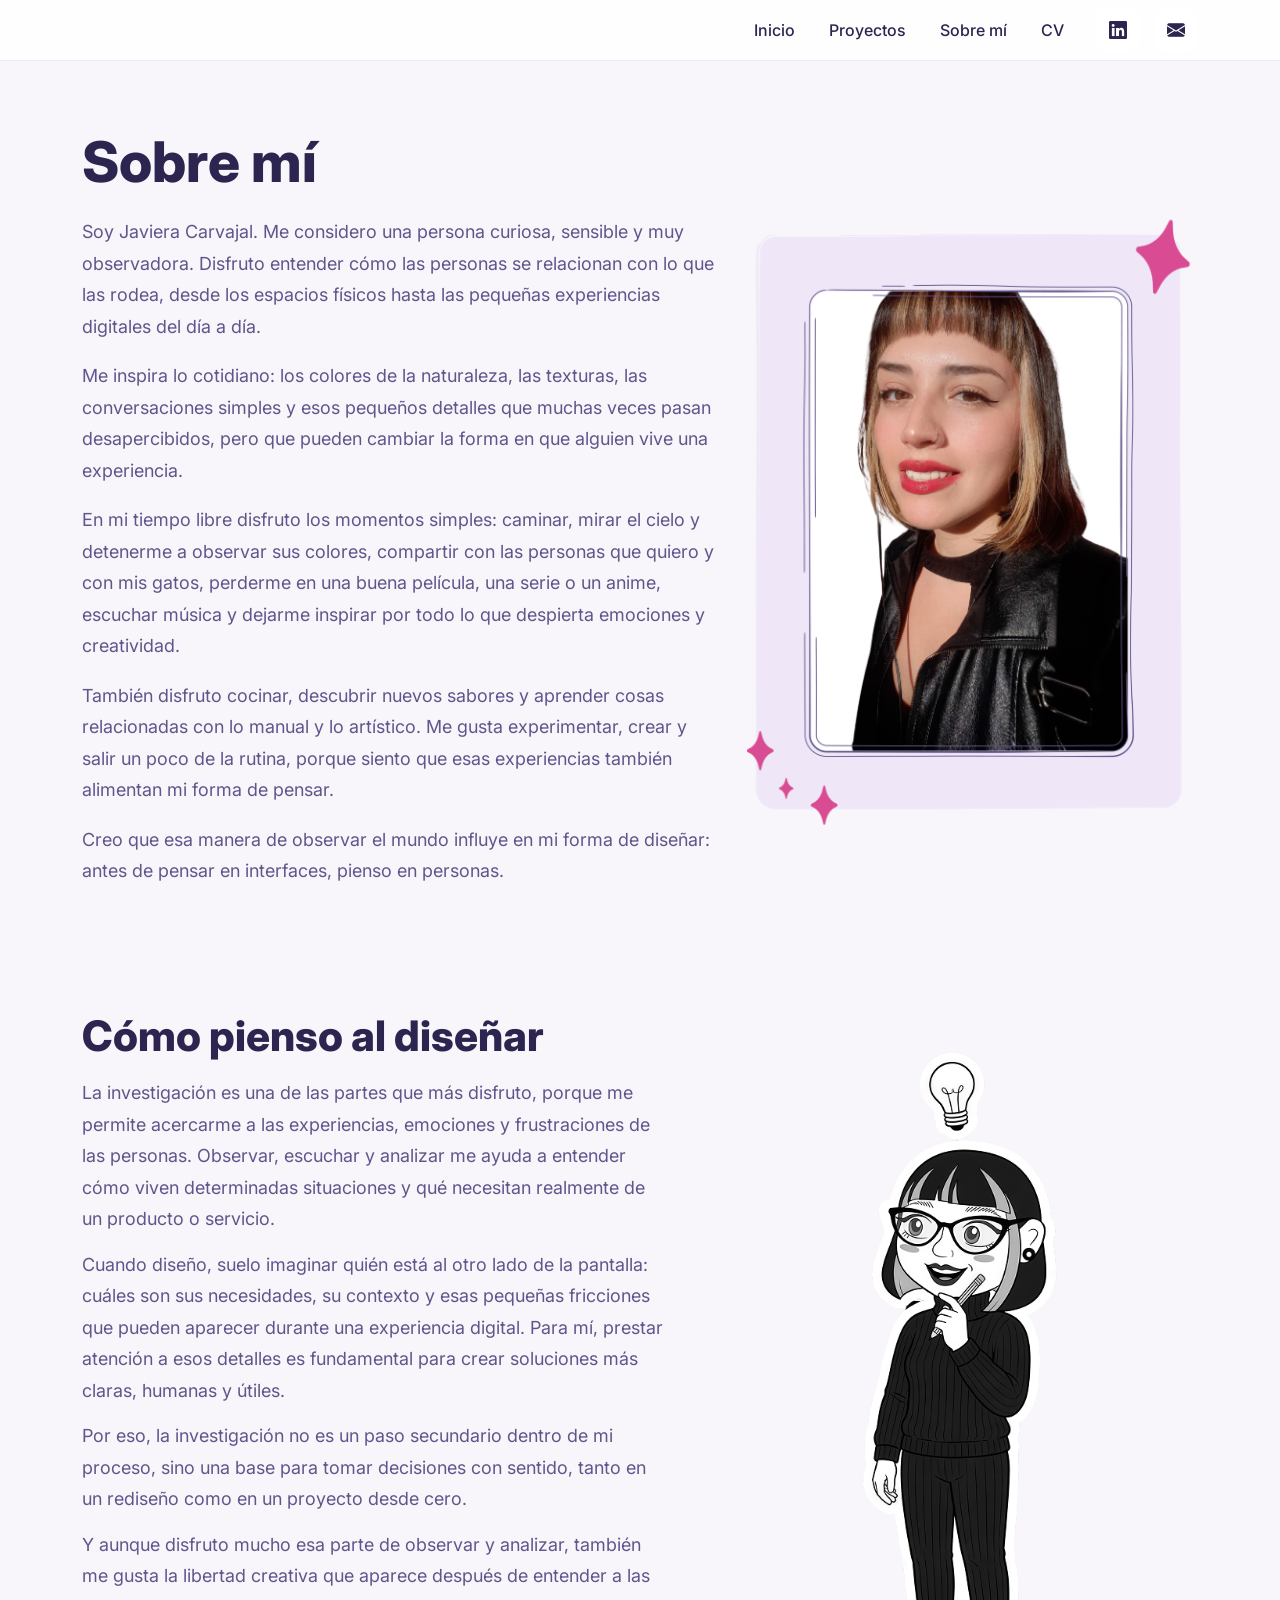
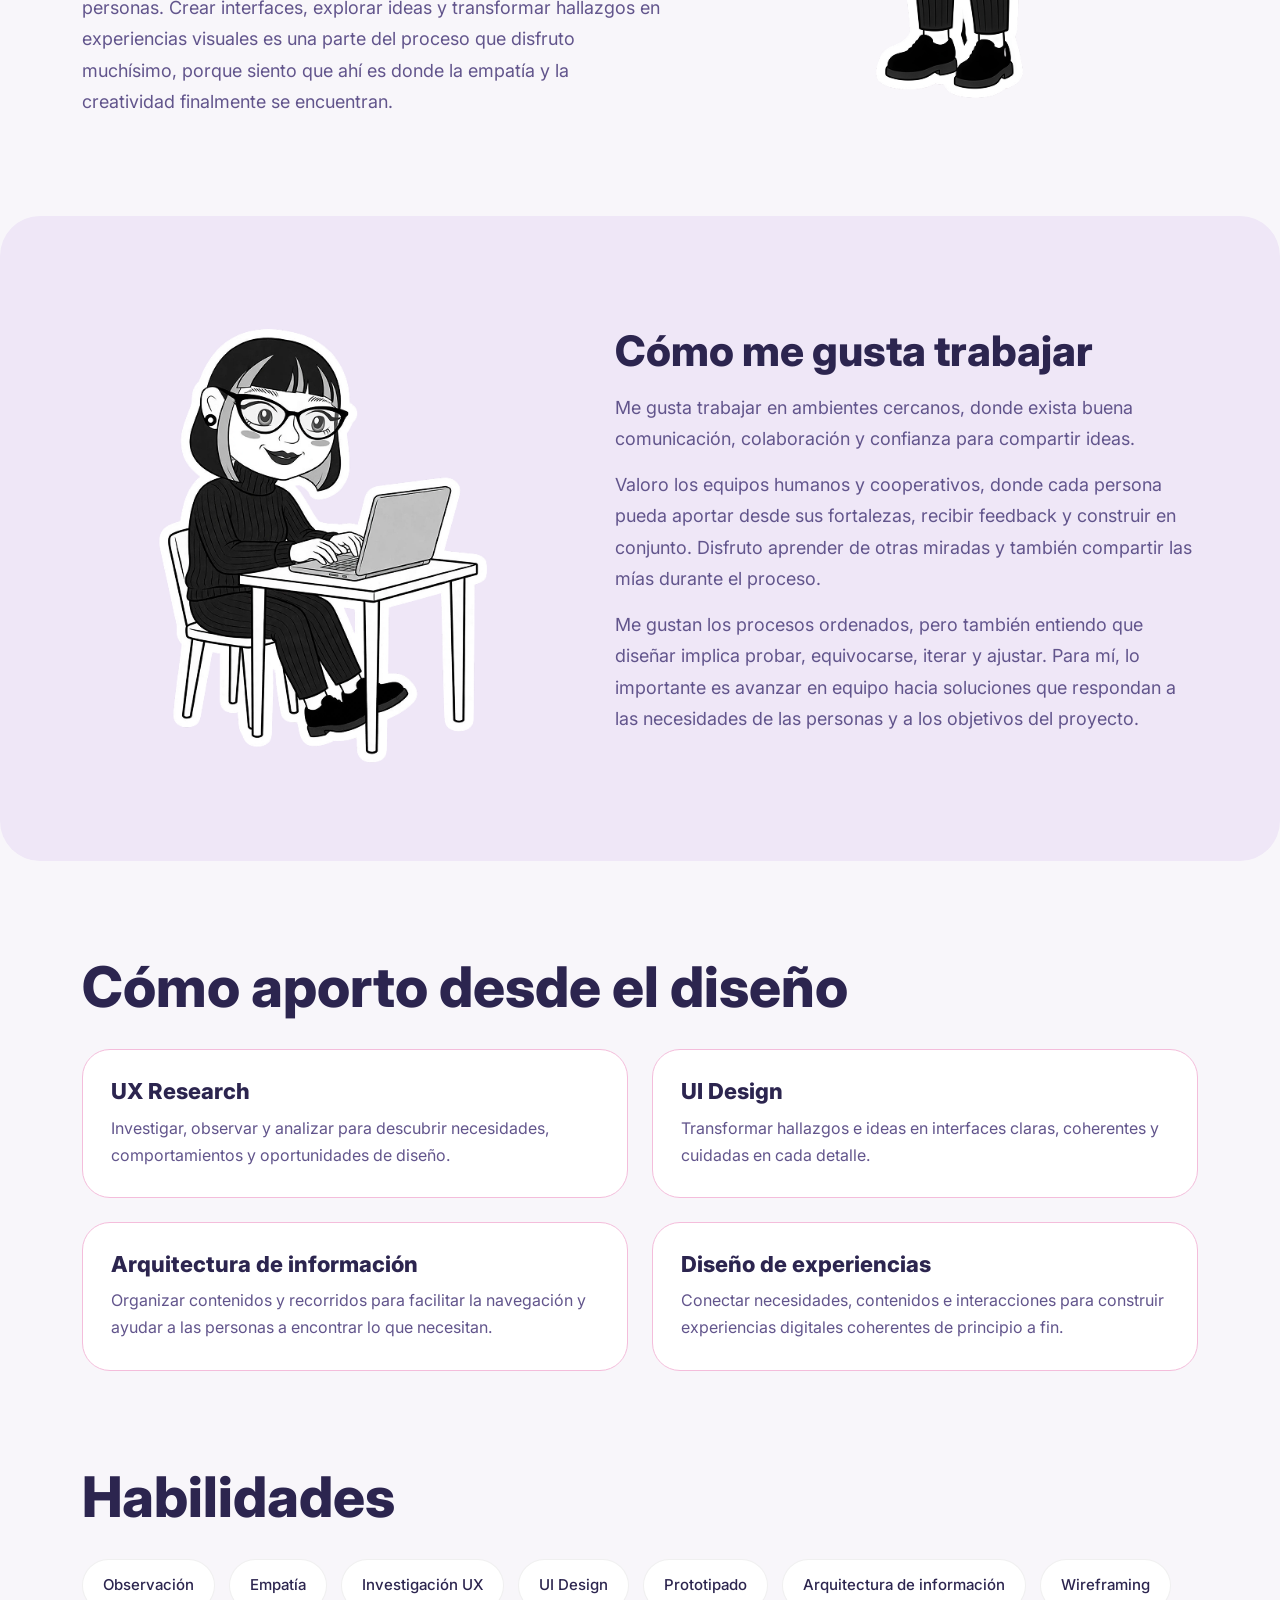
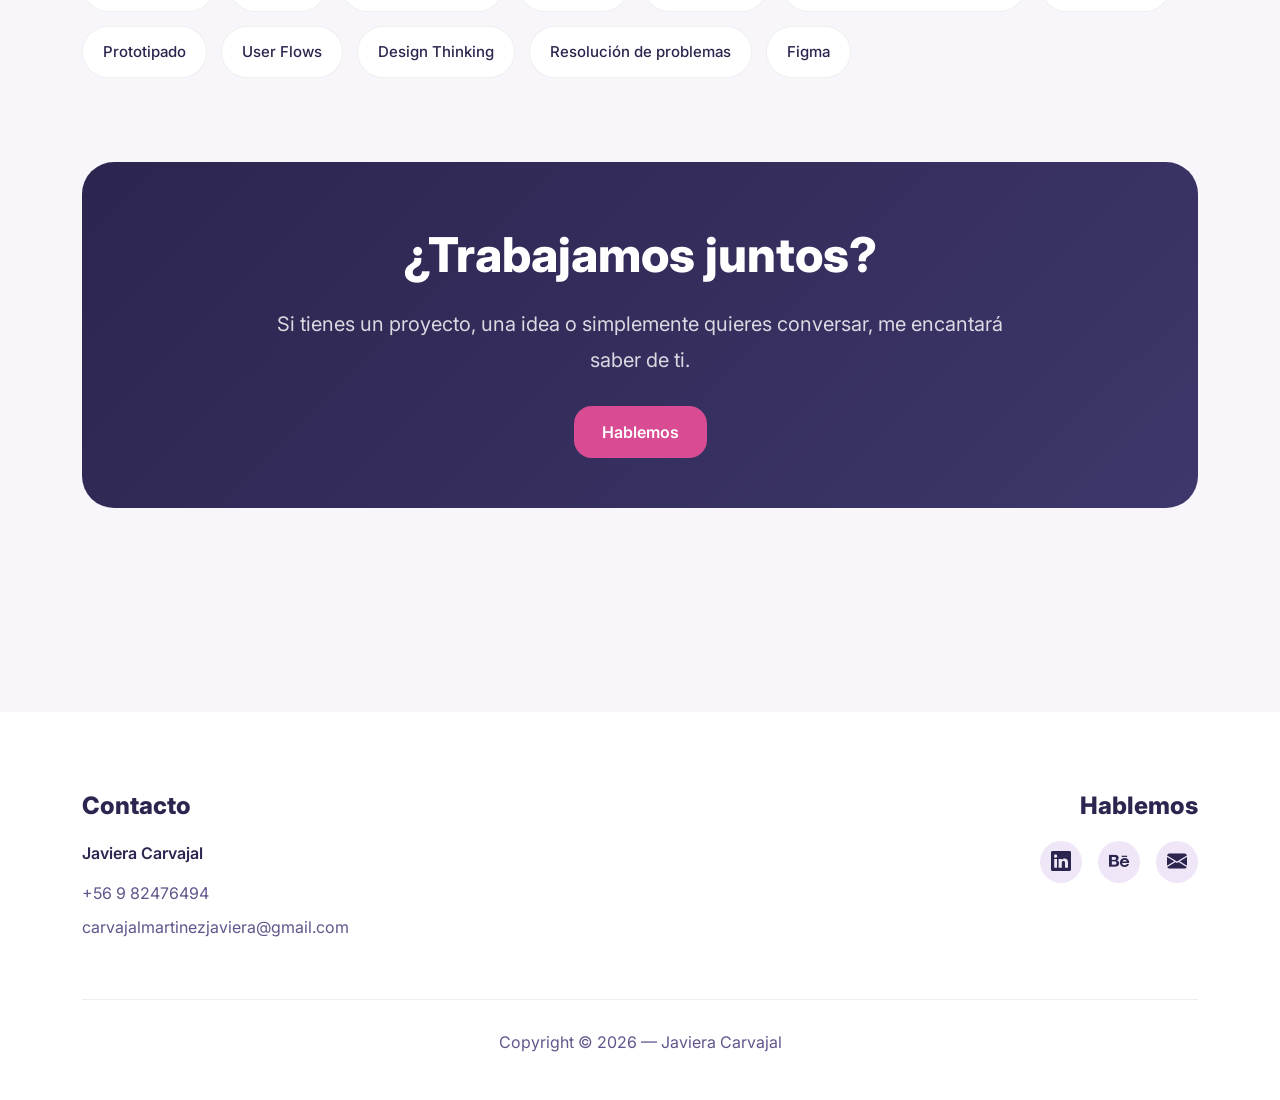
==== sobremi.html @ c993925c "Rename Sobremi.html to sobremi.html" ====
<!DOCTYPE html>
<html lang="es">

<head>

    <meta charset="UTF-8">
    <meta name="viewport" content="width=device-width, initial-scale=1.0">

    <!-- CAMBIAR TÍTULO -->
    <title>Portafolio | Javiera Carvajal</title>

    <!-- CAMBIAR DESCRIPCIÓN -->
    <meta name="description" content="Portafolio UX/UI Designer">

    <!-- CAMBIAR FAVICON -->
    <link rel="icon" type="image/png" href="Assets/img/favicon.png">

    <!-- TIPOGRAFÍA -->
    <!-- PUEDES CAMBIAR INTER POR OUTFIT / POPPINS / MONTSERRAT -->
    <link rel="preconnect" href="https://fonts.googleapis.com">
    <link rel="preconnect" href="https://fonts.gstatic.com" crossorigin>

    <link href="https://fonts.googleapis.com/css2?family=Inter:wght@100..900&display=swap" rel="stylesheet">

    <!-- BOOTSTRAP -->
    <link href="https://cdn.jsdelivr.net/npm/bootstrap@5.3.3/dist/css/bootstrap.min.css" rel="stylesheet">

    <!-- ICONOS -->
    <link rel="stylesheet" href="https://cdn.jsdelivr.net/npm/bootstrap-icons@1.11.3/font/bootstrap-icons.min.css">

    <!-- CSS -->
    <link rel="stylesheet" href="Assets/css/estilos.css">

</head>

<body>


    <!-- ========================= -->
    <!-- NAVBAR -->
    <!-- ========================= -->

    <header>

        <nav class="navbar navbar-expand-lg barraNavegacion fixed-top">

            <div class="container">


                <!-- BOTÓN MOBILE -->
                <button class="navbar-toggler" type="button" data-bs-toggle="collapse" data-bs-target="#menu">
                    <i class="bi bi-list"></i>
                </button>

                <!-- MENÚ -->
                <div class="collapse navbar-collapse" id="menu">

                    <ul class="navbar-nav ms-auto align-items-lg-center">

                        <li class="nav-item">
                            <a class="nav-link" href="Index.html">Inicio</a>
                        </li>
                        <li class="nav-item">
                            <a class="nav-link" href="Index.html#proyectos">Proyectos</a>
                        </li>

                        <li class="nav-item">
                            <a class="nav-link" href="Sobremi.html">Sobre mí</a>
                        </li>

                        <li class="nav-item">
                            <a class="nav-link" target="_blank" href="Assets/archivos/CV Javiera Carvajal.pdf">CV</a>
                        </li>

                        <div class="redesNavbar">

                            <!-- CAMBIAR LINK -->
                            <a target="_blank"
                                href="https://www.linkedin.com/in/javiera-carvajal-mart%C3%ADnez-8755b7207/">
                                <i class="bi bi-linkedin"></i>
                            </a>

                            <!-- CAMBIAR LINK -->
                            <a href="mailto:correo@gmail.com">
                                <i class="bi bi-envelope-fill"></i>
                            </a>

                        </div>

                    </ul>

                </div>

            </div>

        </nav>

    </header>



    <main>

        <!-- ========================= -->
        <!-- HERO ABOUT -->
        <!-- ========================= -->

        <section class="aboutHero">
            <div class="container">

                <div class="row align-items-center gy-5">

                    <article class="col-12 col-lg-7">

                        <h2>
                            Sobre mí
                        </h2>

                        <p class="leadText">
                            Soy Javiera Carvajal. Me considero una persona curiosa, sensible y muy observadora. Disfruto entender cómo las personas se relacionan con lo que las rodea, desde los espacios físicos hasta las pequeñas experiencias digitales del día a día.
                        </p>

                        <p class="leadText">
                            Me inspira lo cotidiano: los colores de la naturaleza, las texturas, las conversaciones simples y esos pequeños detalles que muchas veces pasan desapercibidos, pero que pueden cambiar la forma en que alguien vive una experiencia.
                        </p>

                        <p class="leadText">
                            En mi tiempo libre disfruto los momentos simples: caminar, mirar el cielo y detenerme a observar sus colores, compartir con las personas que quiero y con mis gatos, perderme en una buena película, una serie o un anime, escuchar música y dejarme inspirar por todo lo que despierta emociones y creatividad.
                        </p>

                        <p class="leadText">
                            También disfruto cocinar, descubrir nuevos sabores y aprender cosas relacionadas con lo manual y lo artístico. Me gusta experimentar, crear y salir un poco de la rutina, porque siento que esas experiencias también alimentan mi forma de pensar.
                        </p>

                        <p class="leadText">
                            Creo que esa manera de observar el mundo influye en mi forma de diseñar: antes de pensar en interfaces, pienso en personas.
                        </p>

                    </article>

                    <!-- FOTO EDITORIAL (NO CARD) -->
                    <article class="col-12 col-lg-5">

                        <div class="photoHero">
                            <img src="Assets/img/Acerca de mi.png" alt="Foto Javiera">
                        </div>

                    </article>

                </div>

            </div>
        </section>



        <!-- ========================= -->
        <!-- STORY 1 -->
        <!-- ========================= -->

        <section class="storySection">

            <div class="container">

                <div class="storyGrid">

                    <div class="storyText">

                        <h2>Cómo pienso al diseñar</h2>

                        <p> La investigación es una de las partes que más disfruto, porque me permite acercarme a las experiencias, emociones y frustraciones de las personas. Observar, escuchar y analizar me ayuda a entender cómo viven determinadas situaciones y qué necesitan realmente de un producto o servicio.<p>

                        <p> Cuando diseño, suelo imaginar quién está al otro lado de la pantalla: cuáles son sus necesidades, su contexto y esas pequeñas fricciones que pueden aparecer durante una experiencia digital. Para mí, prestar atención a esos detalles es fundamental para crear soluciones más claras, humanas y útiles.<p>

                        <p> Por eso, la investigación no es un paso secundario dentro de mi proceso, sino una base para tomar decisiones con sentido, tanto en un rediseño como en un proyecto desde cero.<p>

                        <p> Y aunque disfruto mucho esa parte de observar y analizar, también me gusta la libertad creativa que aparece después de entender a las personas. Crear interfaces, explorar ideas y transformar hallazgos en experiencias visuales es una parte del proceso que disfruto muchísimo, porque siento que ahí es donde la empatía y la creatividad finalmente se encuentran.</p>

                    </div>

                    <div class="storyMedia">
                        <img src="Assets/img/Idea.png" alt="Lifestyle">
                    </div>
                </div>

            </div>

        </section>


        <!-- ========================= -->
        <!-- STORY 2 -->
        <!-- ========================= -->

        <section class="storySection highlight">

            <div class="container">

                <div class="storyGrid reverse">

                    <div class="storyMedia">
                        <img src="Assets/img/Trabajo.png" alt="Trabajo">
                    </div>

                    <div class="storyText">

                        <h2>Cómo me gusta trabajar</h2>

                        <p>Me gusta trabajar en ambientes cercanos, donde exista buena comunicación, colaboración y confianza para compartir ideas.</p>

                        <p> Valoro los equipos humanos y cooperativos, donde cada persona pueda aportar desde sus fortalezas, recibir feedback y construir en conjunto. Disfruto aprender de otras miradas y también compartir las mías durante el proceso.</p>

                        <p>Me gustan los procesos ordenados, pero también entiendo que diseñar implica probar, equivocarse, iterar y ajustar. Para mí, lo importante es avanzar en equipo hacia soluciones que respondan a las necesidades de las personas y a los objetivos del proyecto. </p>

                    </div>

                </div>

            </div>

        </section>

        <!-- ========================= -->
        <!-- LO QUE HAGO BIEN -->
        <!-- ========================= -->

        <section class="skillsSection">

            <div class="container">

                <h2 class="sectionTitle">Cómo aporto desde el diseño</h2>

                <div class="skillsGrid skillsGrid--story">

                    <div class="skillBlock">
                        <h3>UX Research</h3>
                        <p>Investigar, observar y analizar para descubrir necesidades, comportamientos y oportunidades de diseño.</p>
                    </div>

                    <div class="skillBlock">
                        <h3>UI Design</h3>
                        <p>Transformar hallazgos e ideas en interfaces claras, coherentes y cuidadas en cada detalle.</p>
                    </div>

                    <div class="skillBlock">
                        <h3>Arquitectura de información</h3>
                        <p>Organizar contenidos y recorridos para facilitar la navegación y ayudar a las personas a encontrar lo que necesitan.</p>
                    </div>

                    <div class="skillBlock">
                        <h3>Diseño de experiencias</h3>
                        <p>Conectar necesidades, contenidos e interacciones para construir experiencias digitales coherentes de principio a fin.</p>
                    </div>

                </div>

            </div>

        </section>


        <!-- ========================= -->
        <!-- HABILIDADES -->
        <!-- ========================= -->

        <section class="skillsSection">

            <div class="container">

                <h2 class="sectionTitle">Habilidades</h2>

                <div class="skillsGrid--chips">

                    <div class="skillCard">Observación</div>
                    <div class="skillCard">Empatía</div>
                    <div class="skillCard">Investigación UX</div>
                    <div class="skillCard">UI Design</div>
                    <div class="skillCard">Prototipado</div>
                    <div class="skillCard">Arquitectura de información</div>
                    <div class="skillCard">Wireframing</div>
                    <div class="skillCard">Prototipado</div>
                    <div class="skillCard">User Flows</div>
                    <div class="skillCard">Design Thinking</div>
                    <div class="skillCard">Resolución de problemas</div>
                                        <div class="skillCard">Figma</div>

                </div>

            </div>

        </section>


        <!-- ========================= -->
        <!-- CTA -->
        <!-- ========================= -->

        <section class="ctaSection">

            <div class="container">

                <div class="ctaCard">

                    <h2>¿Trabajamos juntos?</h2>

                    <p>
                      Si tienes un proyecto, una idea o simplemente quieres conversar, me encantará saber de ti.</p>
                    <a class="btnTerciario" href="mailto:correo@gmail.com">
                        Hablemos
                    </a>

                </div>

            </div>

        </section>

    </main>

    <!-- ========================= -->
    <!-- FOOTER -->
    <!-- ========================= -->

    <footer class="footer">

        <div class="container">

            <div class="row gy-5">

                <article class="col-12 col-md-6">

                    <h4>Contacto</h4>

                    <p class="nombreFooter">
                        Javiera Carvajal
                    </p>

                    <ul class="listaFooter">

                        <li>
                            <a href="tel:+56982476494">
                                +56 9 82476494
                            </a>
                        </li>

                        <li>
                            <a href="mailto:carvajalmartinezjaviera@gmail.com">
                                carvajalmartinezjaviera@gmail.com
                            </a>
                        </li>

                    </ul>

                </article>


                <article class="col-12 col-md-6 text-md-end">

                    <h4>Hablemos</h4>

                    <div class="redesFooter">

                        <a target="_blank" href="https://linkedin.com">
                            <i class="bi bi-linkedin"></i>
                        </a>

                        <a target="_blank" href="https://behance.net">
                            <i class="bi bi-behance"></i>
                        </a>

                        <a href="mailto:correo@gmail.com">
                            <i class="bi bi-envelope-fill"></i>
                        </a>

                    </div>

                </article>

            </div>


            <section class="copyright">
                <p>
                    Copyright © 2026 — Javiera Carvajal
                </p>
            </section>

        </div>

    </footer>



    <!-- BOOTSTRAP JS -->
    <script src="https://cdn.jsdelivr.net/npm/bootstrap@5.3.3/dist/js/bootstrap.bundle.min.js"></script>

</body>

</html>
---- Assets/css/estilos.css ----
/* ========================= */
/* VARIABLES */
/* ========================= */

:root {
    --fondo: #F8F6FA;
    --blanco: #FFFFFF;
    --TextoTitulo: #2C254F;
    --TextoParrafo: #62558C;
    --TextoNavbar: #D94C93;
    --ColorFondoClaro: #F7D7E8;
    --ColorFondoClaro2: #EFE7F7;
    --ColorFondoClaro3: #D9D1E8;
    --ColorCardOscura: #2C254F;
    --ColorHoverOscuro: #221C3F;
    --BordeSuave: rgba(44, 37, 79, 0.08);
    --SombraSuave: 0 20px 60px rgba(44, 37, 79, 0.08);
    --colorNavbar: rgba(255,255,255,0.88);

    --anchoContenido: 1200px;
    --espacioSeccion: 84px;
    --espacioSeccionMobile: 64px;
    --tituloSeccion: 56px;
    --tituloSeccionMobile: 40px;
    --textoBase: 18px;
    --radioCard: 28px;
}


/* ========================= */
/* GENERALES */
/* ========================= */

body {
    font-family: 'Inter', sans-serif;
    background: var(--fondo);
    color: var(--TextoTitulo);
}

img {
    width: 100%;
    display: block;
}

section {
    padding-top: var(--espacioSeccion);
}

h1,
h2,
h3,
h4 {
    font-weight: 800;
    color: var(--TextoTitulo);
}


/* ========================= */
/* NAVBAR */
/* ========================= */

.barraNavegacion {
    background: var(--colorNavbar);
    backdrop-filter: blur(14px);
    border-bottom: 1px solid var(--BordeSuave);
}

.logo {
    width: 56px;
}

.nav-link {
    color: var(--TextoTitulo);
    margin-left: 18px;
    font-weight: 500;
}

.redesNavbar {
    display: flex;
    gap: 14px;
    margin-left: 24px;
}

.redesNavbar a {
    width: 44px;
    height: 44px;
    border-radius: 14px;
    background: var(--blanco);
    display: flex;
    align-items: center;
    justify-content: center;
    color: var(--TextoTitulo);
    font-size: 18px;
    transition: all 0.25s ease;
}

.navbar .nav-link.active {
    color: var(--TextoNavbar);
    font-weight: 600;
}

.navbar .nav-link.active::after {
    width: 100%;
}

.navbar .nav-link {
    position: relative;
    transition: all 0.2s ease;
}

.navbar .nav-link:hover {
    color: var(--TextoNavbar);
}

.navbar .nav-link::after {
    content: "";
    position: absolute;
    left: 0;
    bottom: -4px;
    width: 0;
    height: 2px;
    background: var(--TextoNavbar);
    transition: width 0.25s ease;
}

.navbar .nav-link:hover::after {
    width: 100%;
}

.navbar .nav-link:active {
    transform: scale(0.96);
}


/* ========================= */
/* HERO */
/* ========================= */

.hero {
    padding-top: 132px;
    padding-bottom: 72px;
}

.hero h1 {
    font-size: 82px;
    line-height: 1.08;
    margin-bottom: 28px;
}

.estadoDisponible {
    display: inline-flex;
    align-items: center;
    gap: 10px;
    background: var(--blanco);
    padding: 14px 22px;
    border-radius: 999px;
    margin-bottom: 40px;
    box-shadow: var(--SombraSuave);
}

.nombrePortfolio {
    font-size: 14px;
    letter-spacing: 3px;
    color: var(--TextoNavbar);
    margin-bottom: 24px;
}

.circulo {
    width: 10px;
    height: 10px;
    background: #58A689;
    border-radius: 50%;
}

.descripcionHero {
    font-size: 22px;
    line-height: 1.7;
    color: var(--TextoParrafo);
    max-width: 650px;
    margin-bottom: 40px;
}

.contenedorBotones {
    display: flex;
    flex-wrap: wrap;
    gap: 16px;
}


/* ========================= */
/* BOTONES GENERALES */
/* ========================= */

.btnPrincipal {
    background: var(--TextoNavbar);
    color: var(--blanco);
    padding: 16px 28px;
    border-radius: 18px;
    border: none;
    font-weight: 600;
    text-decoration: none;
}

.btnPrincipal:hover {
    background: var(--TextoTitulo);
    color: var(--blanco);
}

.btnSecundario {
    background: var(--blanco);
    color: var(--TextoTitulo);
    padding: 16px 28px;
    border-radius: 18px;
    border: 1px solid var(--ColorFondoClaro);
    font-weight: 600;
    text-decoration: none;
}

.btnSecundario:hover {
    background: var(--ColorFondoClaro);
    color: var(--TextoTitulo);
}

.btnTerciario {
    background: var(--TextoNavbar);
    color: var(--blanco);
    padding: 16px 28px;
    border-radius: 18px;
    font-weight: 600;
    text-decoration: none;
}

.btnTerciario:hover {
    background: var(--blanco);
    color: var(--TextoNavbar);
}


/* ========================= */
/* CARD PRESENTACIÓN */
/* ========================= */

.cardPresentacion {
    background: var(--ColorCardOscura);
    border-radius: 36px;
    padding: 28px 32px;
}

.cardPresentacion img {
    width: 100%;
    max-width: 320px;
    object-fit: contain;
}

.contenidoCardPresentacion {
    padding: 36px;
    width: 100%;
}

.tagCard {
    display: inline-block;
    background: rgba(255,255,255,0.12);
    color: white;
    padding: 10px 16px;
    border-radius: 999px;
    font-size: 12px;
    font-weight: 700;
    margin-bottom: 20px;
}

.contenidoEnfoque {
    width: 100%;
    max-width: none;
}

.contenidoEnfoque h2 {
    font-size: 52px;
    line-height: 1.1;
    margin-bottom: 24px;
    color: white;
}

.contenidoEnfoque p {
    line-height: 1.8;
    color: rgba(255,255,255,0.82);
}

.miEnfoque .contenedorImagenEnfoque {
    display: flex;
    justify-content: flex-end;
}

.miEnfoque .contenedorImagenEnfoque img {
    width: 100%;
    max-width: 320px;
}


/* ========================= */
/* TÍTULOS */
/* ========================= */

.tituloSeccion {
    margin-bottom: 36px;
}

.tituloSeccion span {
    font-size: 14px;
    letter-spacing: 3px;
    color: var(--TextoNavbar);
}

.tituloSeccion h2,
.sectionTitle {
    font-size: var(--tituloSeccion);
    line-height: 1.08;
    margin-top: 12px;
}


/* ========================= */
/* EXPERIENCIA */
/* ========================= */

.cardExperiencia {
    padding: 44px 24px;
    border-radius: 32px;
    text-align: center;
    height: 100%;
}

.cardAzul {
    background: var(--ColorFondoClaro3);
}

.cardVerde {
    background: var(--ColorFondoClaro2);
}

.cardExperiencia h2 {
    font-size: 30px;
    margin-bottom: 16px;
}

.cardExperiencia p {
    color: var(--TextoParrafo);
    margin: 0;
    line-height: 1.7;
}


/* ========================= */
/* PROYECTOS */
/* ========================= */

.cardProyectoGrande,
.cardProyecto {
    background: var(--blanco);
    border-radius: var(--radioCard);
    overflow: hidden;
    height: 100%;
    box-shadow: var(--SombraSuave);

    transition:
        transform 0.3s ease,
        box-shadow 0.3s ease;
}

.cardProyectoGrande:hover,
.cardProyecto:hover {
    transform: translateY(-5px);
    box-shadow: 0 24px 70px rgba(44, 37, 79, 0.12);
}

.cardProyectoGrande img {
    height: 340px;
    object-fit: cover;
}

.cardProyecto img {
    height: 240px;
    object-fit: cover;
}


/* ========================= */
/* CONTENIDO DE PROYECTOS */
/* ========================= */

.contenidoProyectoGrande,
.contenidoProyecto {
    padding: 34px;
    display: flex;
    flex-direction: column;
}

.contenidoProyectoGrande h3,
.contenidoProyecto h3 {
    font-size: 32px;
    margin-bottom: 18px;
}

.contenidoProyectoGrande p,
.contenidoProyecto p {
    line-height: 1.8;
    color: var(--TextoParrafo);
    margin-bottom: 24px;
}


/* ========================= */
/* ETIQUETAS DE PROYECTOS */
/* ========================= */

.tagsProyecto {
    display: flex;
    flex-wrap: wrap;
    align-items: center;
    gap: 8px;
    margin-bottom: 20px;
}

.tagsProyecto span,
.tagProyecto {
    display: inline-flex;
    align-items: center;
    width: fit-content;

    background: var(--ColorFondoClaro2);
    color: var(--TextoTitulo);

    padding: 8px 12px;
    border-radius: 999px;

    font-size: 12px;
    line-height: 1;
    font-weight: 700;

    margin: 0;
}

.contenidoProyectoGrande .tagsProyecto span {
    margin: 0;
}

.contenidoProyecto > .tagProyecto {
    margin-bottom: 20px;
}


/* ========================================================= */
/* BOTONES DE PROYECTOS */
/* ========================================================= */

.contenedorBotonesProyecto {
    width: 100%;
    margin-top: auto;

    display: grid;
    grid-template-columns: repeat(2, minmax(0, 1fr));

    gap: 12px;
}

.contenedorBotonesProyecto .btn {
    width: 100%;
    min-width: 0;
    min-height: 52px;

    display: flex !important;
    align-items: center;
    justify-content: center;

    padding: 14px 16px;

    box-sizing: border-box;

    text-align: center;
    text-decoration: none;
}


/* ========================= */
/* BOTÓN PRINCIPAL PROYECTO */
/* ========================= */

.contenedorBotonesProyecto .btnPrincipal {
    background: var(--TextoNavbar);
    color: var(--blanco);
    border: 1px solid var(--TextoNavbar);
}

.contenedorBotonesProyecto .btnPrincipal:hover {
    background: var(--TextoTitulo);
    border-color: var(--TextoTitulo);
    color: var(--blanco);
}


/* ========================= */
/* BOTÓN SECUNDARIO PROYECTO */
/* ========================= */

.contenedorBotonesProyecto .btnSecundario {
    background: var(--blanco);
    color: var(--TextoTitulo);
    border: 1px solid var(--ColorFondoClaro);
}

.contenedorBotonesProyecto .btnSecundario:hover {
    background: var(--ColorFondoClaro);
    color: var(--TextoTitulo);
}


/* ========================= */
/* BOTÓN DESHABILITADO */
/* ========================= */

.contenedorBotonesProyecto .btnDeshabilitado,
.contenedorBotonesProyecto .btnDeshabilitado:hover,
.contenedorBotonesProyecto .btnDeshabilitado:focus {
    background: #ECEAF1;
    border-color: #ECEAF1;
    color: #9A96A8;

    opacity: 0.7;

    cursor: not-allowed;
    pointer-events: none;

    transform: none;
    box-shadow: none;
}


/* ========================= */
/* AGRADECIMIENTO */
/* ========================= */

.cardGracias {
    background: var(--ColorCardOscura);
    border-radius: 40px;
    padding: 40px;
    text-align: center;
    box-shadow: var(--SombraSuave);
}

.cardGracias h2 {
    font-size: 58px;
    margin-bottom: 24px;
    color: white;
}

.cardGracias p {
    max-width: 720px;
    margin: auto auto 18px;
    line-height: 1.7;
    color: rgba(255,255,255,0.82);
}


/* ========================= */
/* GIF */
/* ========================= */

.gifGracias {
    width: clamp(140px, 18vw, 220px);
    margin-bottom: 18px;
    display: block;
    margin-left: auto;
    margin-right: auto;
}


/* ========================= */
/* FOOTER */
/* ========================= */

.footer {
    background: var(--blanco);
    margin-top: 120px;
    padding-top: 80px;
    padding-bottom: 30px;
}

.footer h4 {
    margin-bottom: 20px;
}

.nombreFooter {
    font-weight: 600;
}

.listaFooter {
    list-style: none;
    padding: 0;
    margin: 0;
}

.listaFooter li {
    margin-bottom: 10px;
}

.listaFooter a {
    color: var(--TextoParrafo);
    text-decoration: none;
}

.redesFooter {
    display: flex;
    justify-content: end;
    gap: 16px;
}

.redesFooter a {
    width: 42px;
    height: 42px;
    border-radius: 50%;
    background: var(--ColorFondoClaro2);
    display: inline-flex;
    align-items: center;
    justify-content: center;
    color: var(--TextoTitulo);
    font-size: 20px;
    transition: all 0.25s ease;
}

.redesFooter a:hover,
.redesNavbar a:hover {
    background: var(--TextoNavbar);
    color: white;
    transform: translateY(-3px);
}

.footer .redesFooter a:hover,
.footer .redesFooter a:focus-visible {
    background: var(--TextoNavbar);
    color: #FFFFFF !important;
    transform: translateY(-3px);
}

.footer .redesFooter a:hover i,
.footer .redesFooter a:focus-visible i {
    color: #FFFFFF !important;
}

.footer .redesFooter a {
    color: var(--TextoTitulo);
}

.copyright {
    border-top: 1px solid var(--BordeSuave);
    margin-top: 50px;
    padding-top: 30px;
    text-align: center;
}

.copyright p {
    color: var(--TextoParrafo);
}


/* ========================= */
/* INTERACCIONES FOOTER */
/* ========================= */

.redesFooter a:active,
.redesNavbar a:active {
    transform: scale(0.92);
}

.footer a {
    transition: all 0.2s ease;
    text-decoration: none;
}

.footer a:hover {
    color: var(--TextoNavbar);
    transform: translateX(4px);
}

.listaFooter a {
    position: relative;
}

.listaFooter a::after {
    content: "";
    position: absolute;
    left: 0;
    bottom: -2px;
    width: 0;
    height: 1px;
    background: var(--TextoNavbar);
    transition: width 0.3s ease;
}

.listaFooter a:hover::after {
    width: 100%;
}


/* ========================= */
/* ABOUT HERO */
/* ========================= */

.aboutHero {
    padding-top: 132px;
    padding-bottom: 24px;
}

.aboutHero h2 {
    font-size: var(--tituloSeccion);
    line-height: 1.08;
    margin-top: 0;
    margin-bottom: 24px;
    color: var(--TextoTitulo);
}

.leadText {
    font-size: var(--textoBase);
    line-height: 1.75;
    color: var(--TextoParrafo);
    max-width: 680px;
    margin-bottom: 18px;
}

.photoHero {
    position: relative;
    padding: 0 !important;
    border: 0 !important;
    background: transparent !important;
    box-shadow: none !important;
}

.photoHero img {
    width: 100%;
    border-radius: 36px;
    object-fit: cover;

    border: none !important;
    outline: none !important;
    box-shadow: none !important;
}


/* ========================= */
/* STORY LAYOUT */
/* ========================= */

.storySection {
    padding: var(--espacioSeccion) 0;
}

.storySection.highlight {
    background: var(--ColorFondoClaro2);
    border-radius: 40px;
}

.storyGrid,
.storyGrid.reverse {
    gap: 56px;
}

.storyGrid {
    display: grid;
    grid-template-columns: 1.1fr 0.9fr;
    align-items: center;
}

.storyGrid.reverse {
    grid-template-columns: 0.9fr 1.1fr;
}

.storyText h2 {
    font-size: 42px;
    line-height: 1.1;
    margin-bottom: 18px;
    color: var(--TextoTitulo);
}

.storyText p {
    font-size: var(--textoBase);
    line-height: 1.75;
    color: var(--TextoParrafo);
    margin-bottom: 14px;
}

.storyMedia {
    padding: 0 !important;
    border: 0 !important;
    background: transparent !important;
    box-shadow: none !important;
}

.storyMedia img {
    width: 100%;
    border-radius: 32px;
    object-fit: cover;

    display: block;
    margin: 0;
    padding: 0;

    border: none !important;
    outline: none !important;
    box-shadow: none !important;
    background: transparent !important;
}


/* ========================= */
/* SKILLS */
/* ========================= */

.skillsSection {
    padding: var(--espacioSeccion) 0 0;
}

.sectionTitle {
    margin-bottom: 32px;
}

.skillsGrid--chips {
    display: flex;
    flex-wrap: wrap;
    gap: 14px;
}

.skillCard {
    background: white;
    padding: 14px 20px;
    border-radius: 999px;
    font-weight: 500;
    font-size: 15px;
    color: var(--TextoTitulo);
    border: 1px solid rgba(0,0,0,0.06);
    transition: all 0.25s ease;
}

.skillCard:hover {
    transform: translateY(-3px);
    border-color: var(--TextoNavbar);
}


/* ========================= */
/* SKILLS CON CONTEXTO */
/* ========================= */

.skillsGrid--story {
    display: grid;
    grid-template-columns: repeat(2, 1fr);
    gap: 24px;
}

.skillBlock {
    background: white;
    padding: 28px;
    border-radius: var(--radioCard);
    border: 1px solid #F4BDDB;
    transition: all 0.22s ease;
}

.skillBlock:hover {
    transform: translateY(-4px);
    border-color: var(--TextoNavbar);
}

.skillBlock h3 {
    margin-bottom: 10px;
    font-size: 22px;
    color: var(--TextoTitulo);
}

.skillBlock p {
    color: var(--TextoParrafo);
    margin: 0;
    line-height: 1.7;
    font-size: 16px;
}


/* ========================= */
/* CTA */
/* ========================= */

.ctaSection {
    padding: var(--espacioSeccion) 0;
}

.ctaCard {
    background: linear-gradient(
        135deg,
        var(--TextoTitulo),
        #3D376B
    );

    padding: 64px 52px;
    border-radius: 32px;
    text-align: center;
}

.ctaCard h2 {
    font-size: 48px;
    margin-bottom: 22px;
    color: white;
}

.ctaCard p {
    color: rgba(255,255,255,0.82);
    font-size: 20px;
    line-height: 1.8;
    max-width: 760px;
    margin: 0 auto 42px;
}


/* ========================================================= */
/* HERO VISUAL */
/* ========================================================= */

.heroVisual {
    position: relative;
    min-height: 520px;

    display: flex;
    align-items: center;
    justify-content: center;
}

.heroVisual__canvas {
    position: relative;
    width: min(100%, 500px);
    min-height: 500px;

    display: flex;
    align-items: center;
    justify-content: center;
}

.heroVisual__canvas img {
    position: relative;
    z-index: 2;

    display: block;
    width: min(100%, 430px);
    max-height: 500px;

    object-fit: contain;
}

.heroVisual__note {
    position: absolute;
    z-index: 3;

    display: inline-flex;
    align-items: center;
    justify-content: center;

    padding: 12px 18px;
    border-radius: 999px;

    background: #FFFFFF;
    color: var(--TextoTitulo);

    font-size: 14px;
    font-weight: 700;
    line-height: 1;
    letter-spacing: .01em;

    box-shadow: 0 14px 35px rgba(44,37,79,.12);

    white-space: nowrap;
}

.heroVisual__note--top {
    top: 12%;
    left: 0;
    transform: rotate(-5deg);
}

.heroVisual__note--bottom {
    right: 0;
    bottom: 13%;
    transform: rotate(4deg);
}


/* ========================================================= */
/* RESPONSIVE */
/* ========================================================= */

@media (max-width: 991px) {

    .hero {
        padding-top: 120px;
    }

    .hero h1 {
        font-size: 58px;
        line-height: 1.08;
    }

    .aboutHero {
        padding-top: 120px;
    }

    .aboutHero h2,
    .tituloSeccion h2,
    .sectionTitle {
        font-size: 48px;
    }

    .storyGrid,
    .storyGrid.reverse {
        grid-template-columns: 1fr;
        gap: 40px;
    }

    .heroVisual {
        min-height: 440px;
    }

    .heroVisual__canvas {
        min-height: 420px;
    }

    .heroVisual__canvas img {
        max-height: 420px;
    }

    .heroVisual__note--top {
        left: 5%;
    }

    .heroVisual__note--bottom {
        right: 5%;
    }
}


@media (max-width: 768px) {

    section {
        padding-top: var(--espacioSeccionMobile);
    }

    .hero {
        padding-top: 110px;
        padding-bottom: 56px;
    }

    .hero h1 {
        font-size: 44px;
        line-height: 1.12;
    }

    .descripcionHero {
        font-size: 18px;
    }

    .aboutHero {
        padding-top: 110px;
        padding-bottom: 12px;
    }

    .aboutHero h2,
    .tituloSeccion h2,
    .sectionTitle {
        font-size: var(--tituloSeccionMobile);
    }

    .leadText,
    .storyText p {
        font-size: 17px;
        line-height: 1.7;
    }

    .storySection,
    .skillsSection,
    .ctaSection {
        padding-top: var(--espacioSeccionMobile);
        padding-bottom: var(--espacioSeccionMobile);
    }

    .storyText h2 {
        font-size: 36px;
    }

    .skillsGrid--story {
        grid-template-columns: 1fr;
    }

    .ctaCard {
        padding: 52px 24px;
    }

    .ctaCard h2 {
        font-size: 40px;
    }

    .cardGracias {
        padding: 60px 24px;
    }

    .cardGracias h2 {
        font-size: 40px;
    }

    .redesFooter {
        justify-content: start;
    }


    /* ========================= */
    /* BOTONES PROYECTOS MOBILE */
    /* ========================= */

    .contenedorBotonesProyecto {
        grid-template-columns: 1fr;
        gap: 10px;
    }

    .contenedorBotonesProyecto .btn {
        min-height: 50px;
        padding-left: 14px;
        padding-right: 14px;
        font-size: 14px;
    }


    /* ========================= */
    /* HERO VISUAL MOBILE */
    /* ========================= */

    .heroVisual {
        min-height: 380px;
    }

    .heroVisual__canvas {
        min-height: 360px;
    }

    .heroVisual__canvas img {
        width: min(100%, 330px);
        max-height: 360px;
    }

    .heroVisual__note {
        padding: 9px 13px;
        font-size: 11px;
    }

    .heroVisual__note--top {
        top: 7%;
        left: 1%;
    }

    .heroVisual__note--bottom {
        right: 1%;
        bottom: 7%;
    }
}


/* ========================================================= */
/* ACCESSIBILITY */
/* ========================================================= */

a:focus-visible,
button:focus-visible {
    outline: 3px solid rgba(217, 76, 147, 0.35);
    outline-offset: 3px;
}


/* ========================================================= */
/* REDUCED MOTION */
/* ========================================================= */

@media (prefers-reduced-motion: reduce) {

    *,
    *::before,
    *::after {
        scroll-behavior: auto !important;
        transition-duration: 0.01ms !important;
        animation-duration: 0.01ms !important;
        animation-iteration-count: 1 !important;
    }
}
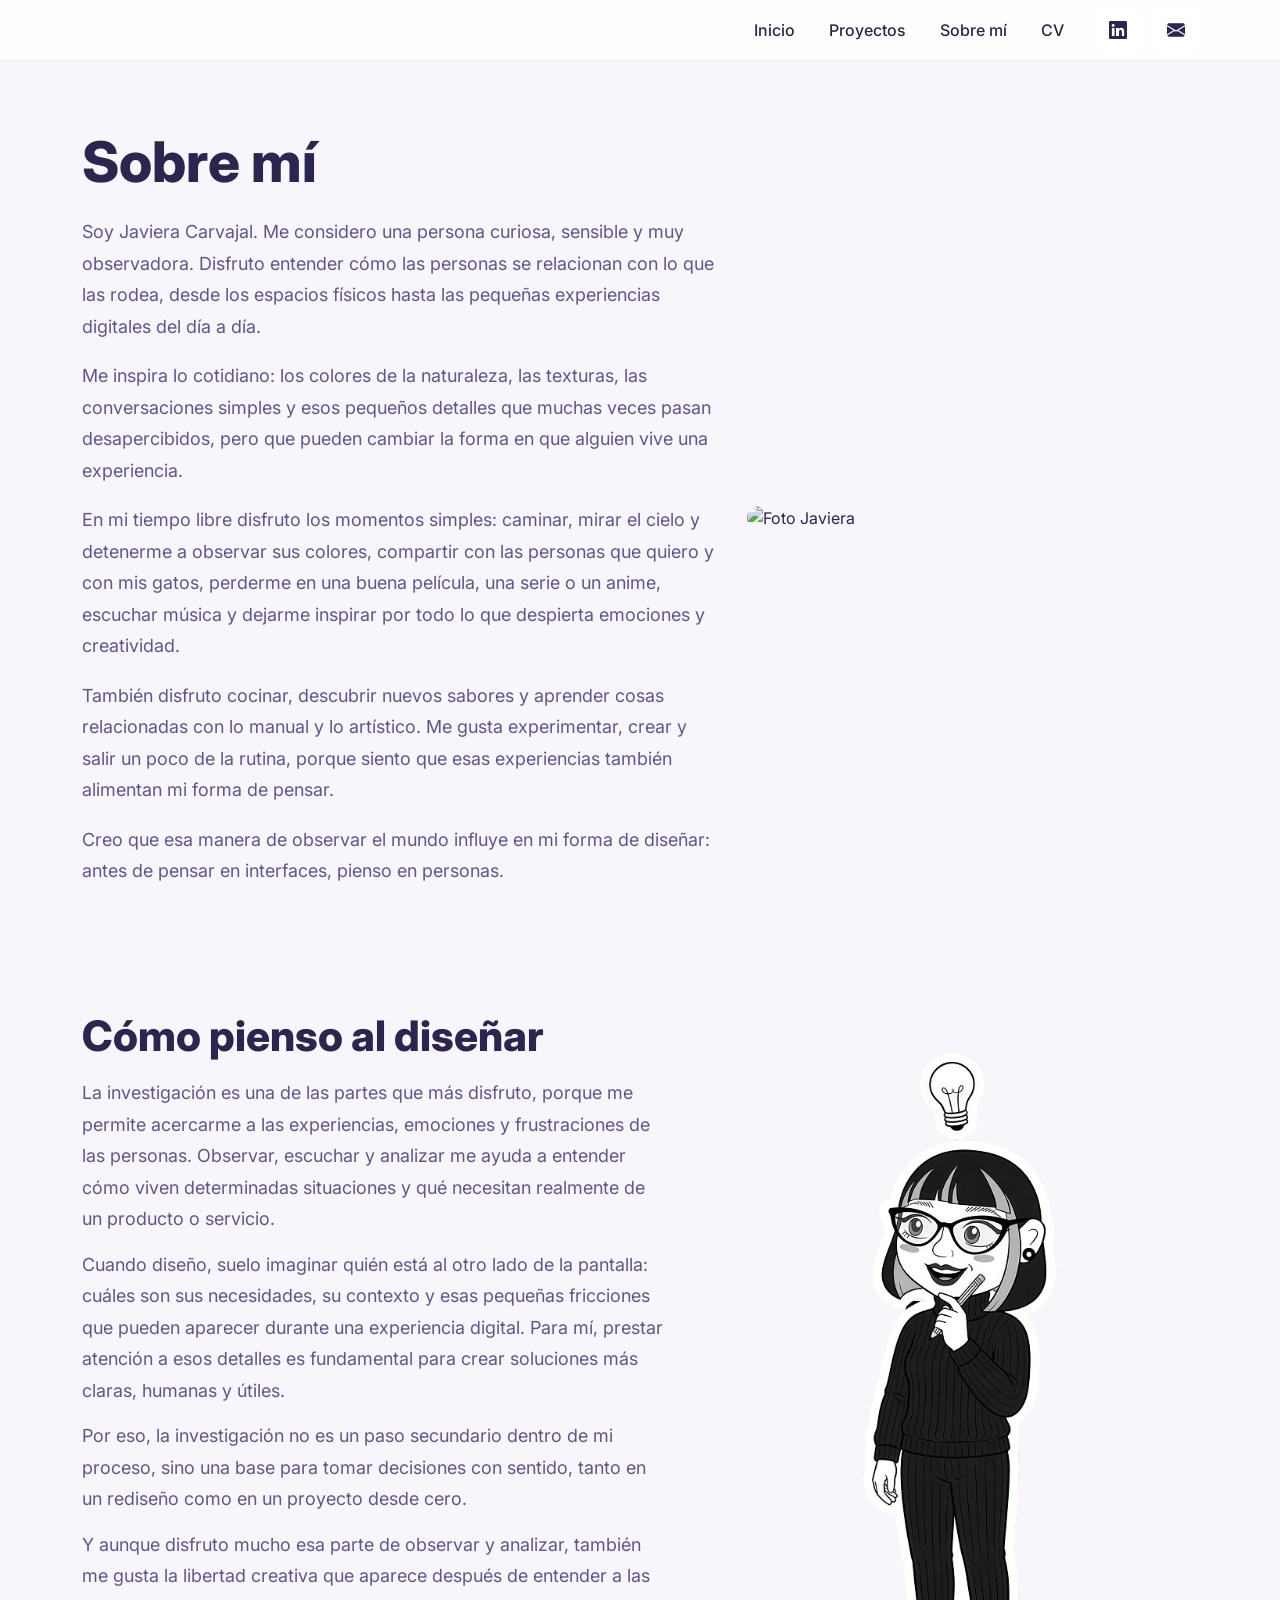
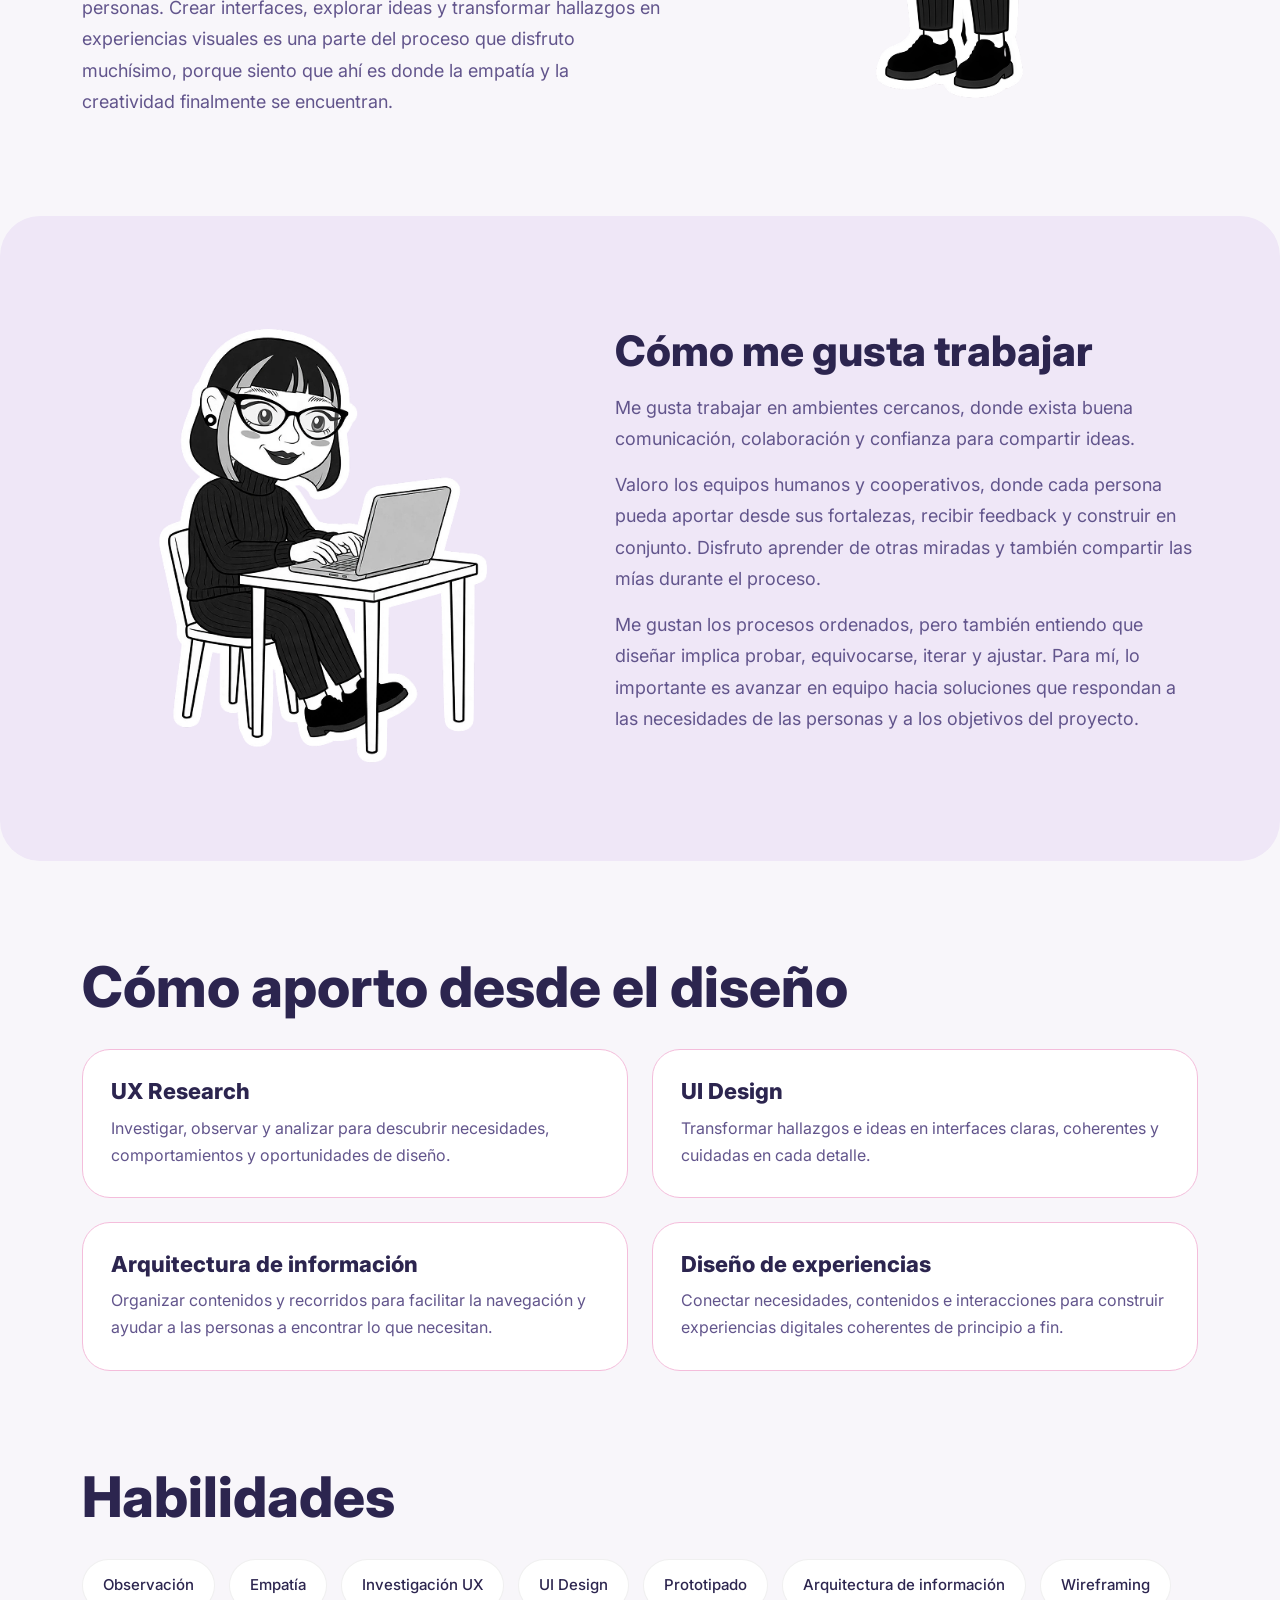
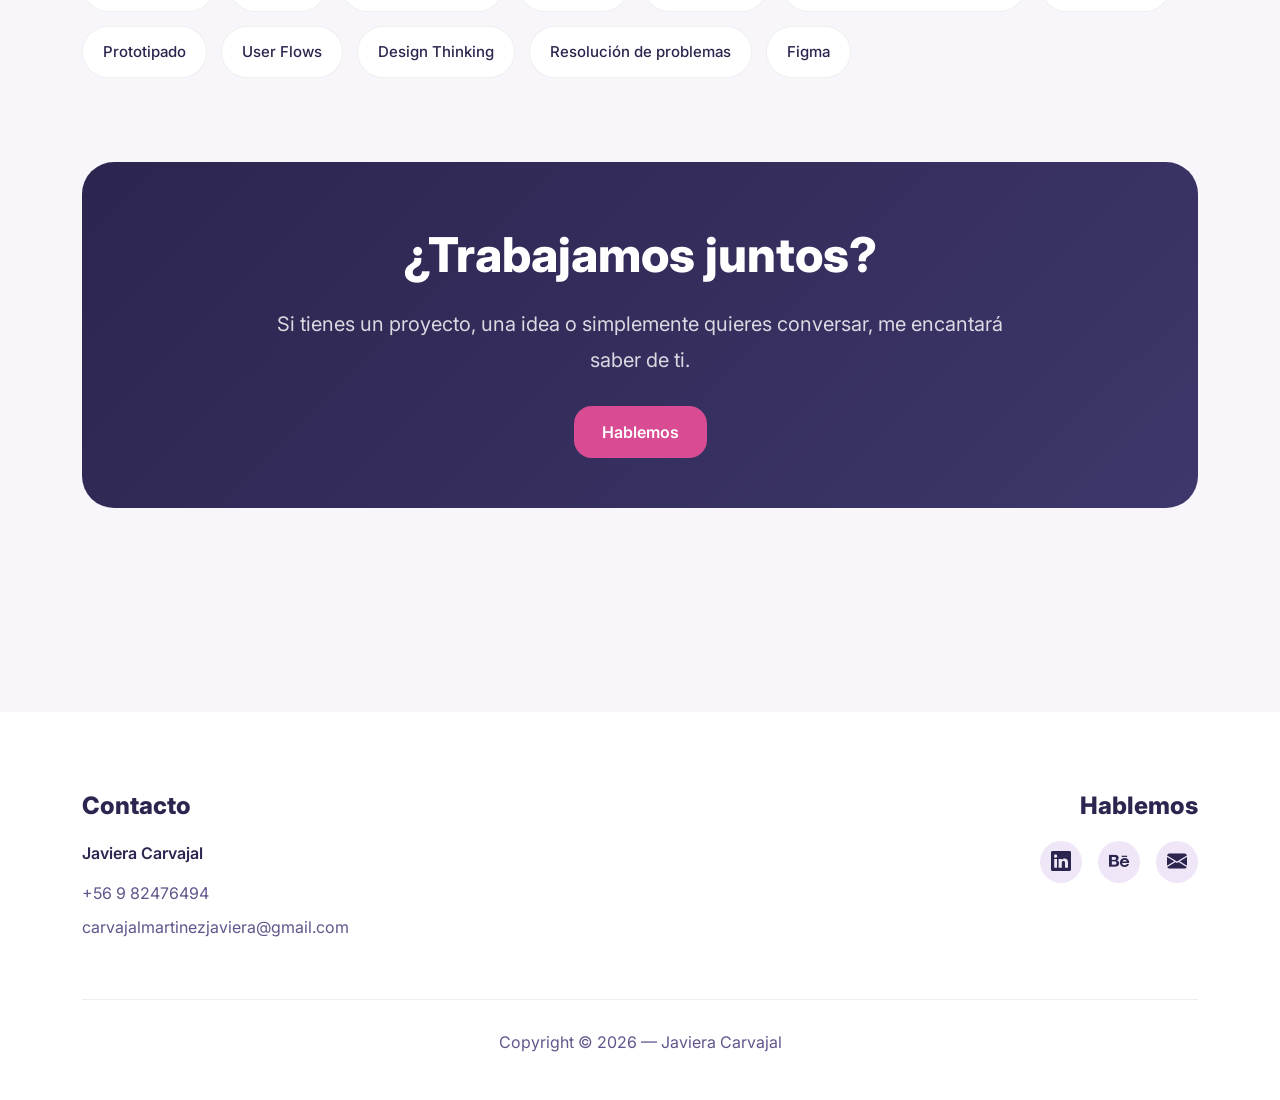
==== commit db857943: "modificaciones sobre mi se cambia curriculum, links y fotos" ====
--- a/sobremi.html
+++ b/sobremi.html
@@ -58,18 +58,18 @@
                     <ul class="navbar-nav ms-auto align-items-lg-center">
 
                         <li class="nav-item">
-                            <a class="nav-link" href="Index.html">Inicio</a>
+                            <a class="nav-link" href="index.html">Inicio</a>
                         </li>
                         <li class="nav-item">
-                            <a class="nav-link" href="Index.html#proyectos">Proyectos</a>
+                            <a class="nav-link" href="index.html#proyectos">Proyectos</a>
                         </li>
 
                         <li class="nav-item">
-                            <a class="nav-link" href="Sobremi.html">Sobre mí</a>
+                            <a class="nav-link" href="sobremi.html">Sobre mí</a>
                         </li>
 
                         <li class="nav-item">
-                            <a class="nav-link" target="_blank" href="Assets/archivos/CV Javiera Carvajal.pdf">CV</a>
+                            <a class="nav-link" target="_blank" href="Assets/archivos/Javiera Carvajal CV.pdf">CV</a>
                         </li>
 
                         <div class="redesNavbar">
@@ -142,7 +142,7 @@
                     <article class="col-12 col-lg-5">
 
                         <div class="photoHero">
-                            <img src="Assets/img/Acerca de mi.png" alt="Foto Javiera">
+                            <img src="Assets/img/sobremi.jpg" alt="Foto Javiera">
                         </div>
 
                     </article>
@@ -360,11 +360,11 @@
 
                     <div class="redesFooter">
 
-                        <a target="_blank" href="https://linkedin.com">
+                        <a target="_blank" href="https://www.linkedin.com/in/javiera-carvajal-mart%C3%ADnez-8755b7207/">
                             <i class="bi bi-linkedin"></i>
                         </a>
 
-                        <a target="_blank" href="https://behance.net">
+                        <a target="_blank" href="https://www.behance.net/javieracarvajalmartinez">
                             <i class="bi bi-behance"></i>
                         </a>
 
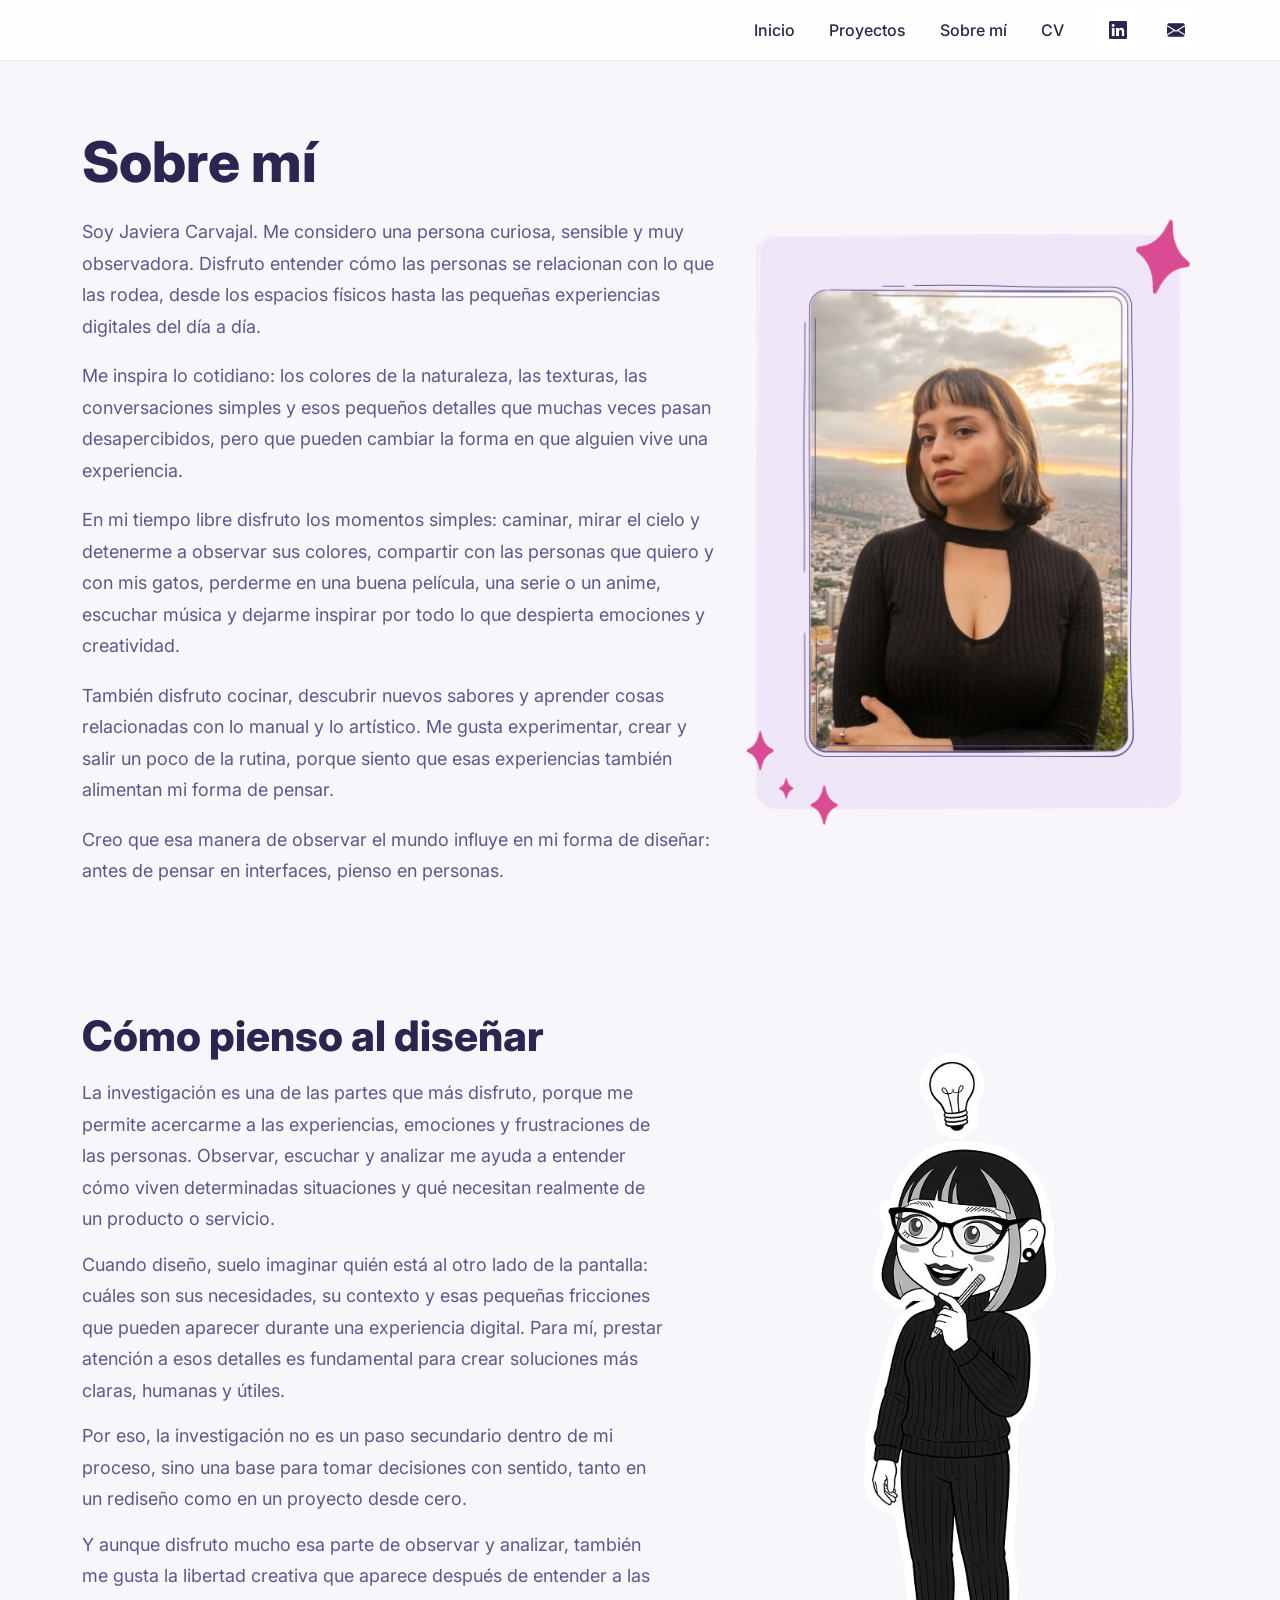
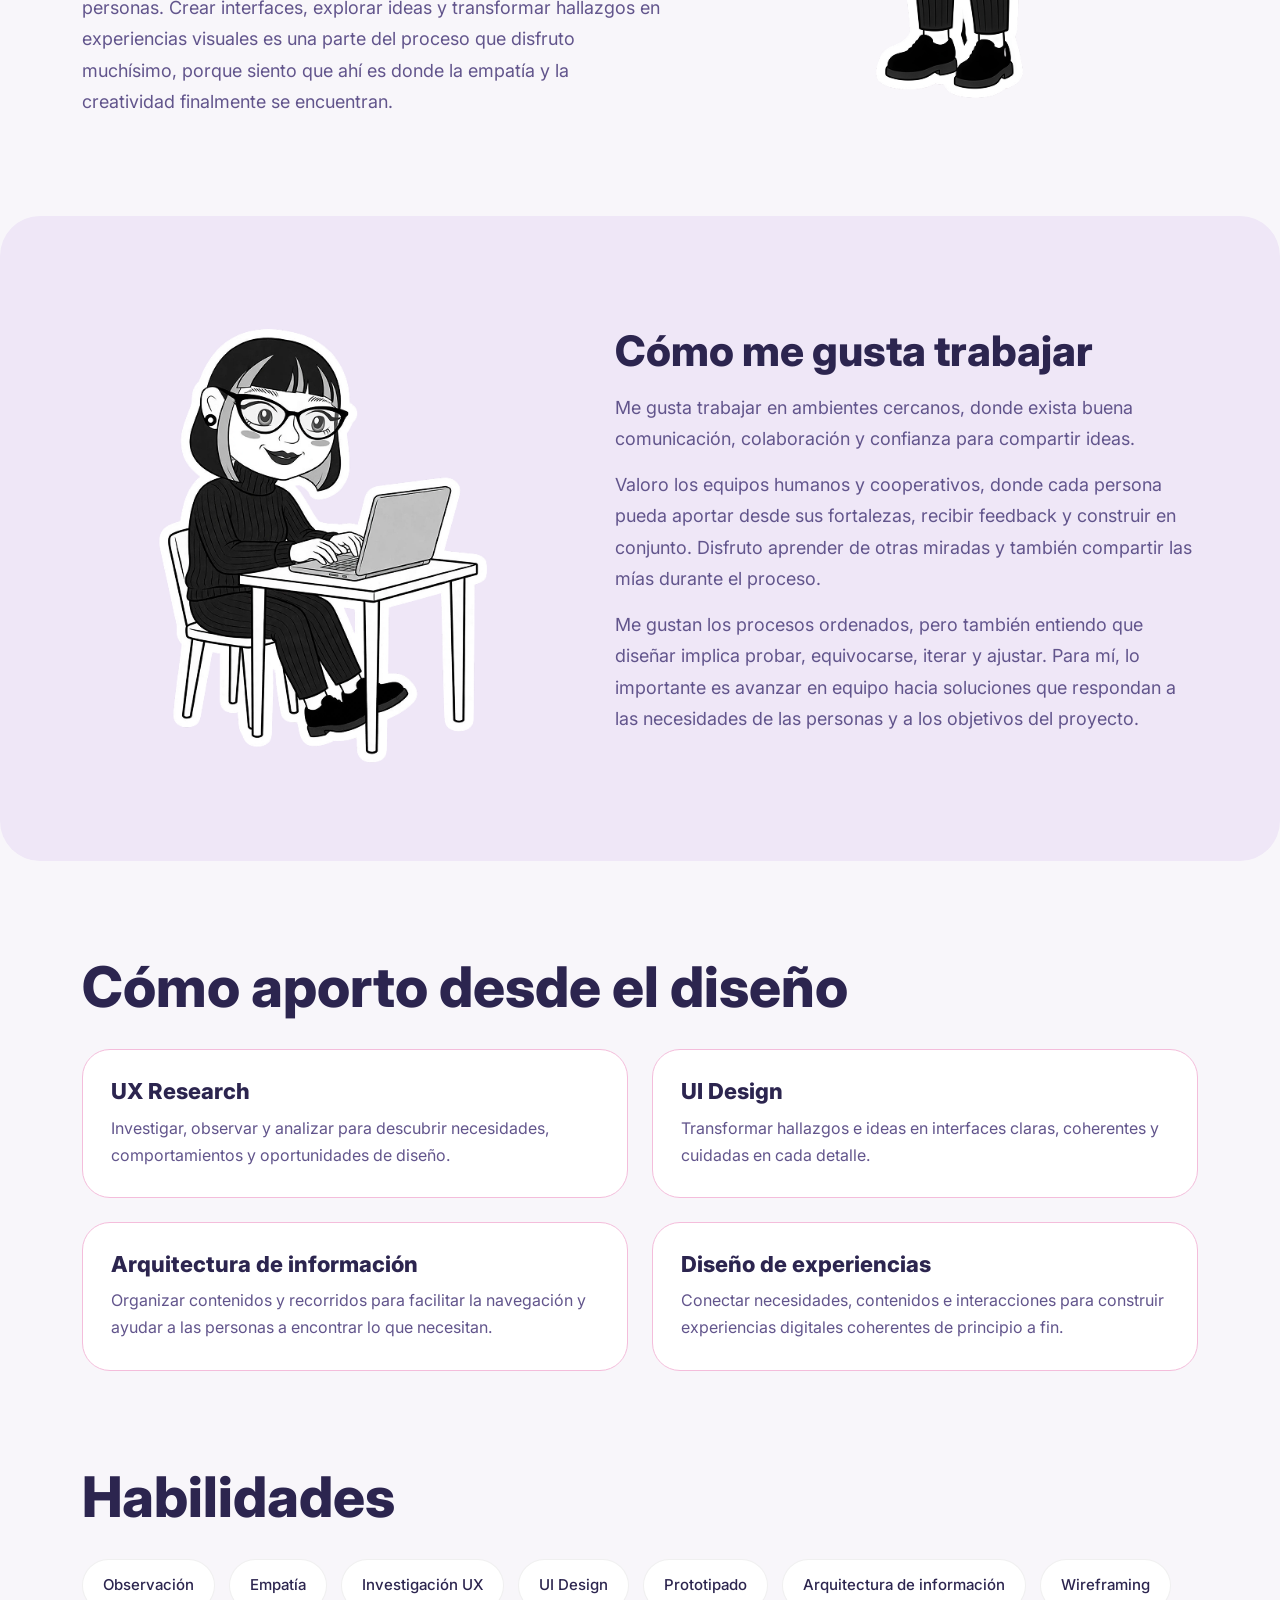
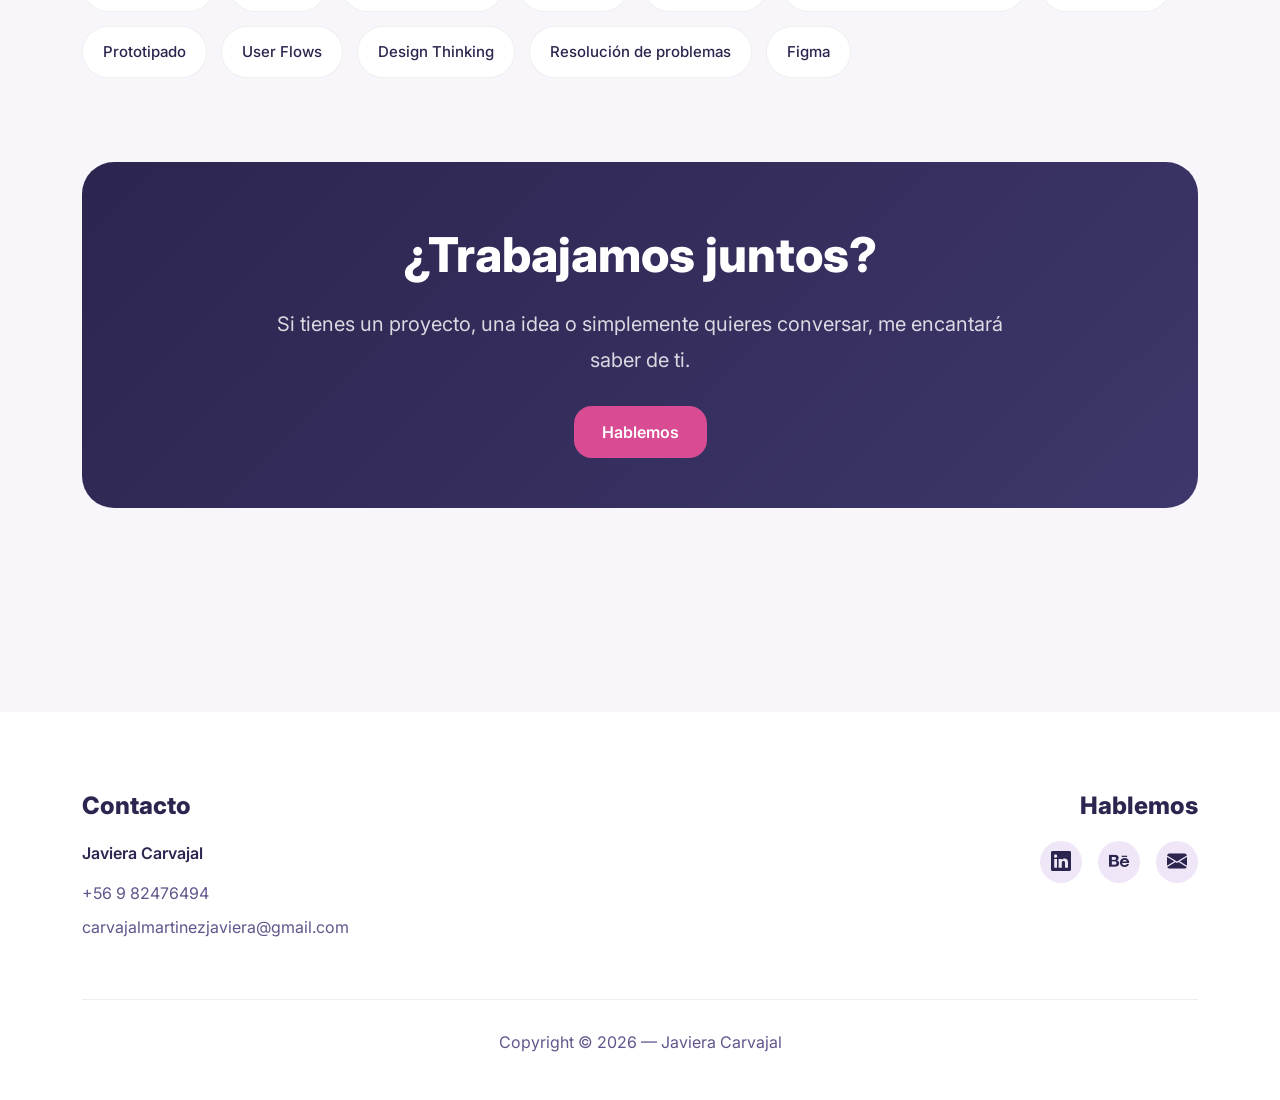
==== commit e6e1b63d: "actualizacion de imagen" ====
--- a/sobremi.html
+++ b/sobremi.html
@@ -142,7 +142,7 @@
                     <article class="col-12 col-lg-5">
 
                         <div class="photoHero">
-                            <img src="Assets/img/sobremi.jpg" alt="Foto Javiera">
+                            <img src="Assets/img/sobremi.png" alt="Foto Javiera">
                         </div>
 
                     </article>
@@ -364,7 +364,7 @@
                             <i class="bi bi-linkedin"></i>
                         </a>
 
-                        <a target="_blank" href="https://www.behance.net/javieracarvajalmartinez">
+                        <a target="_blank" href="https://www.behance.net/javieracarvaja2">
                             <i class="bi bi-behance"></i>
                         </a>
 
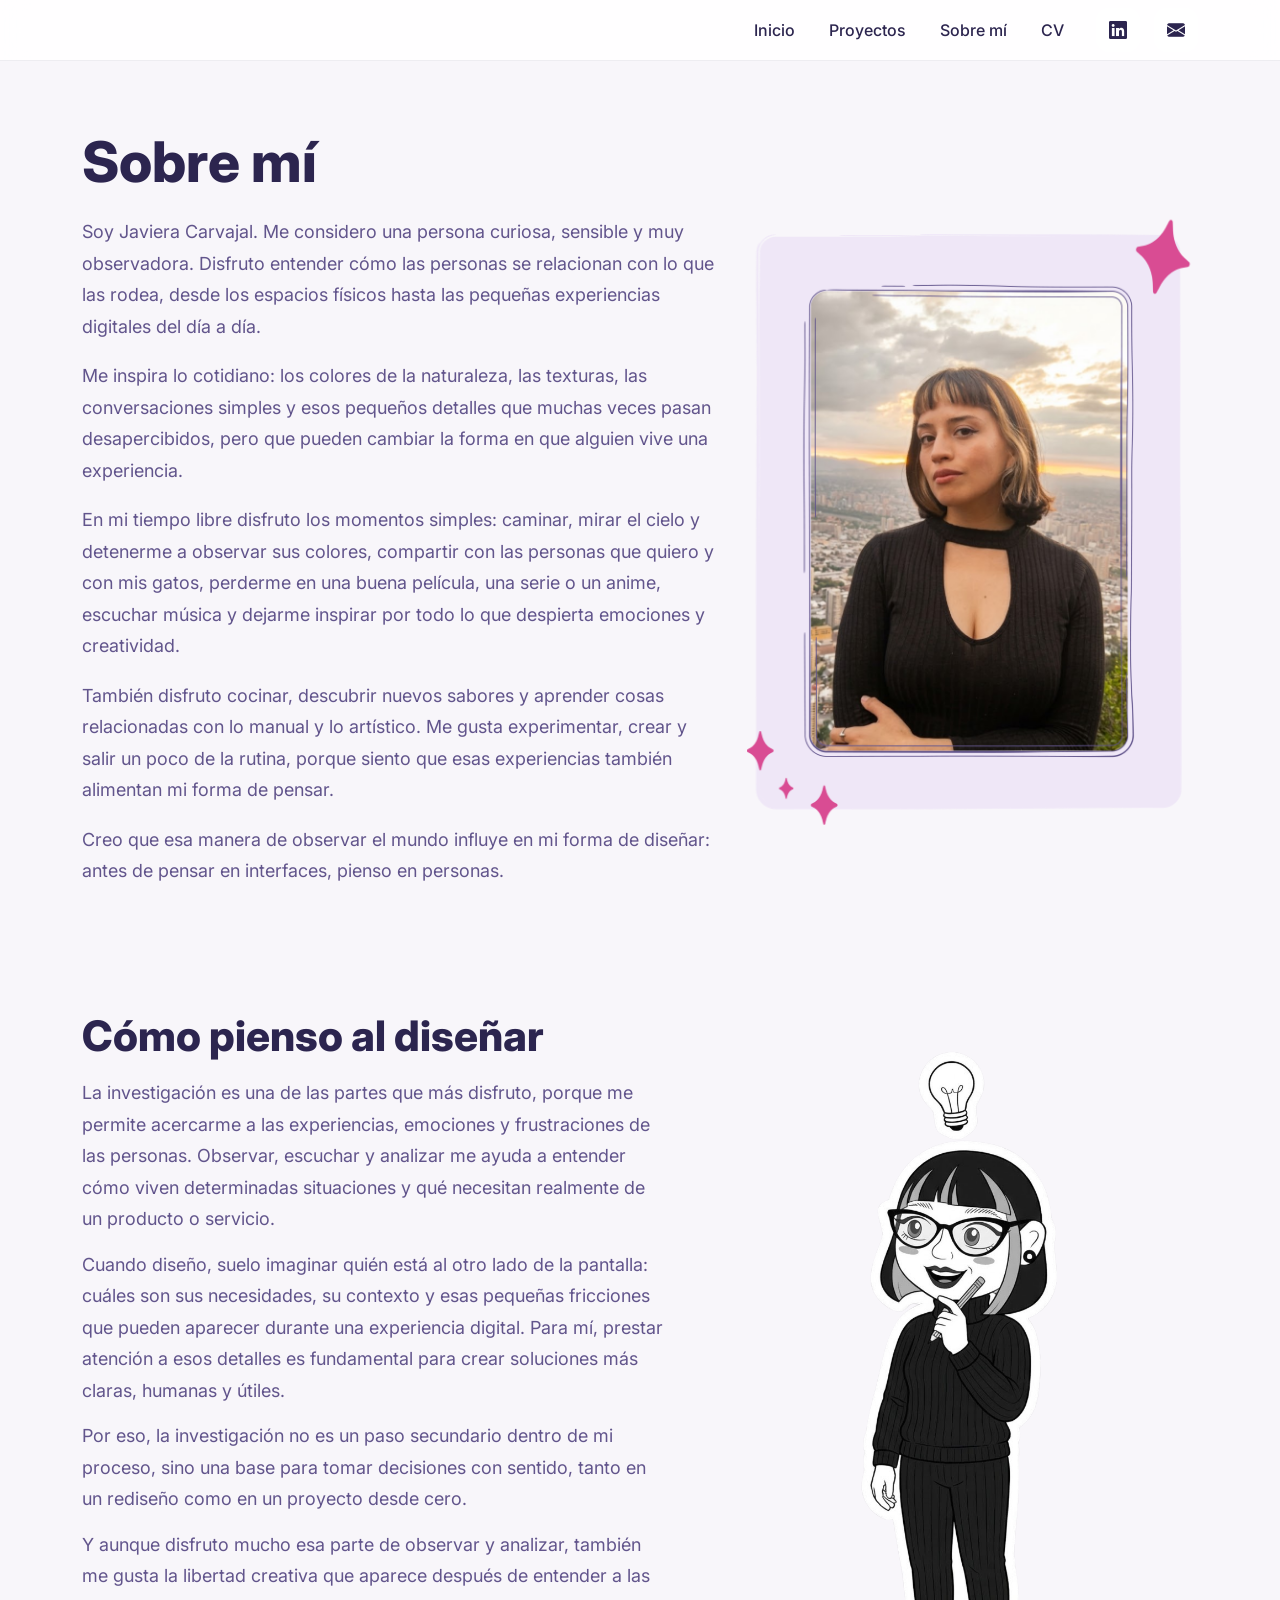
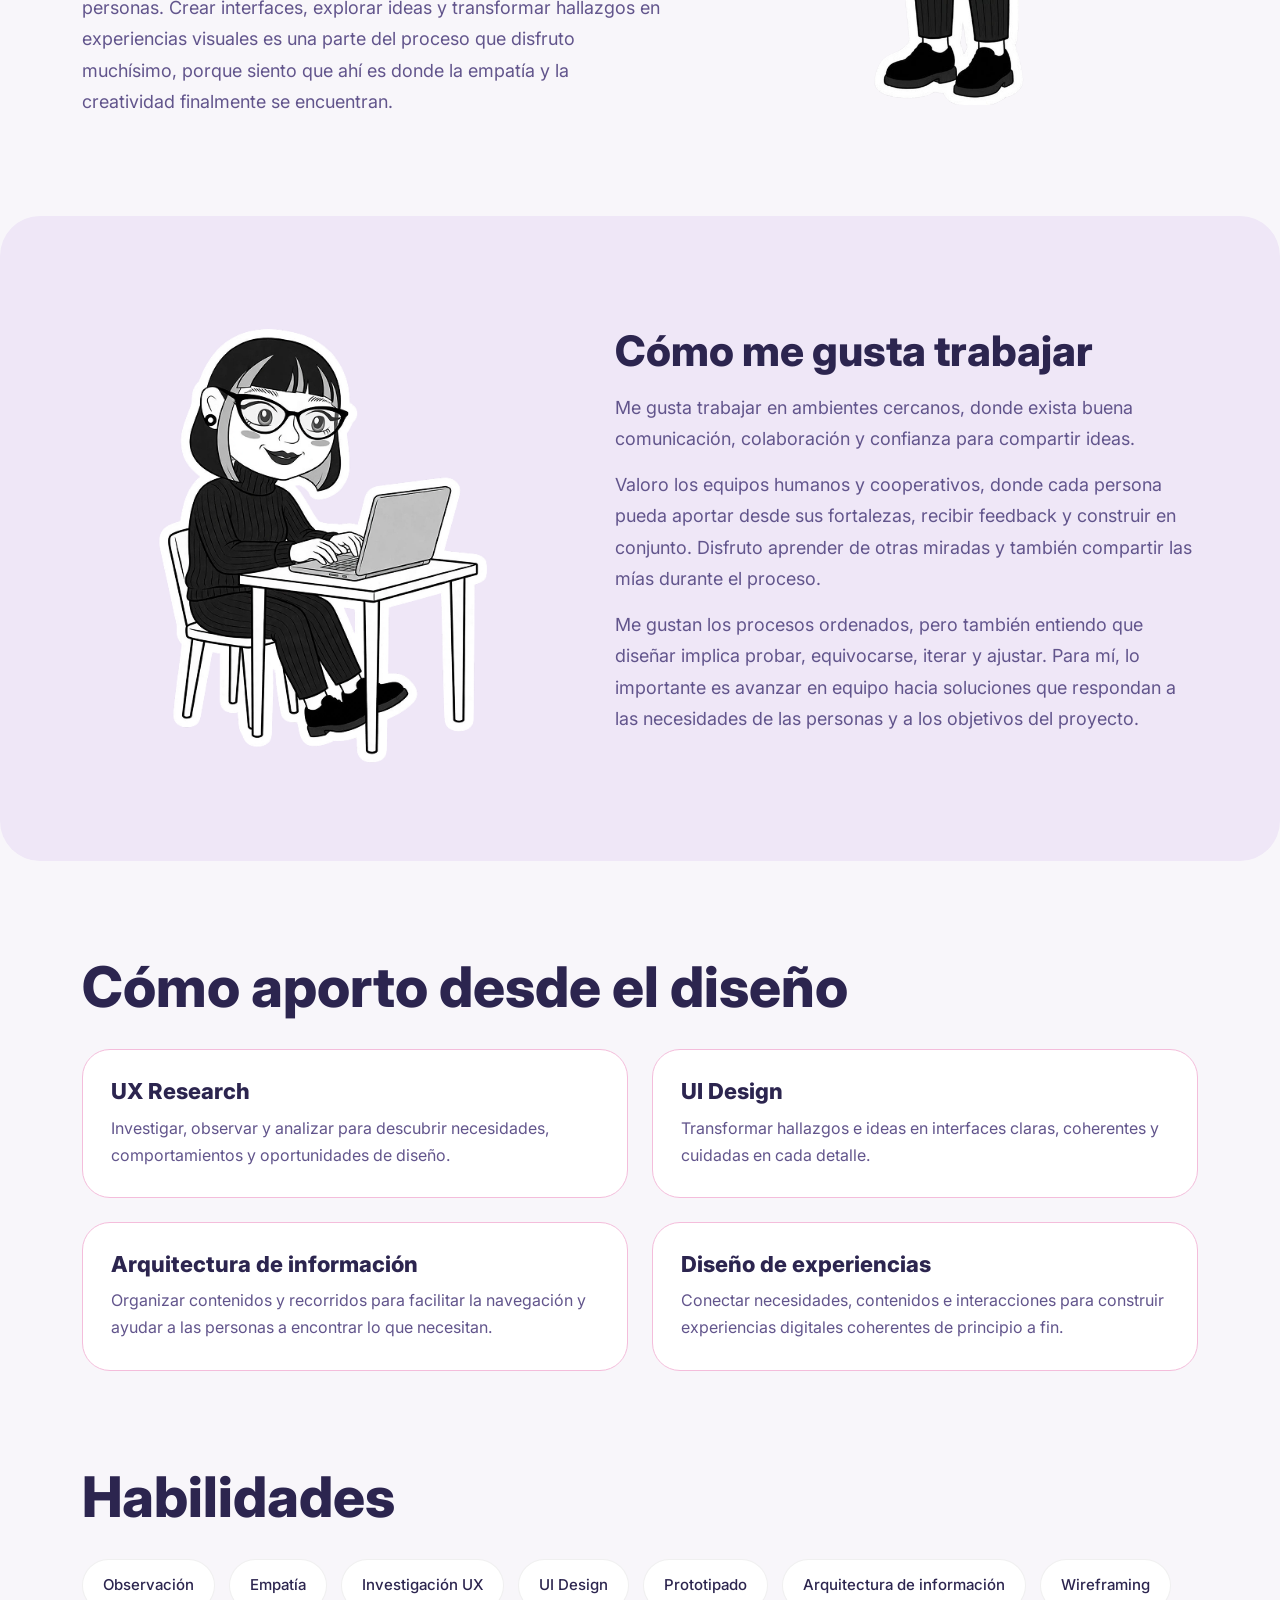
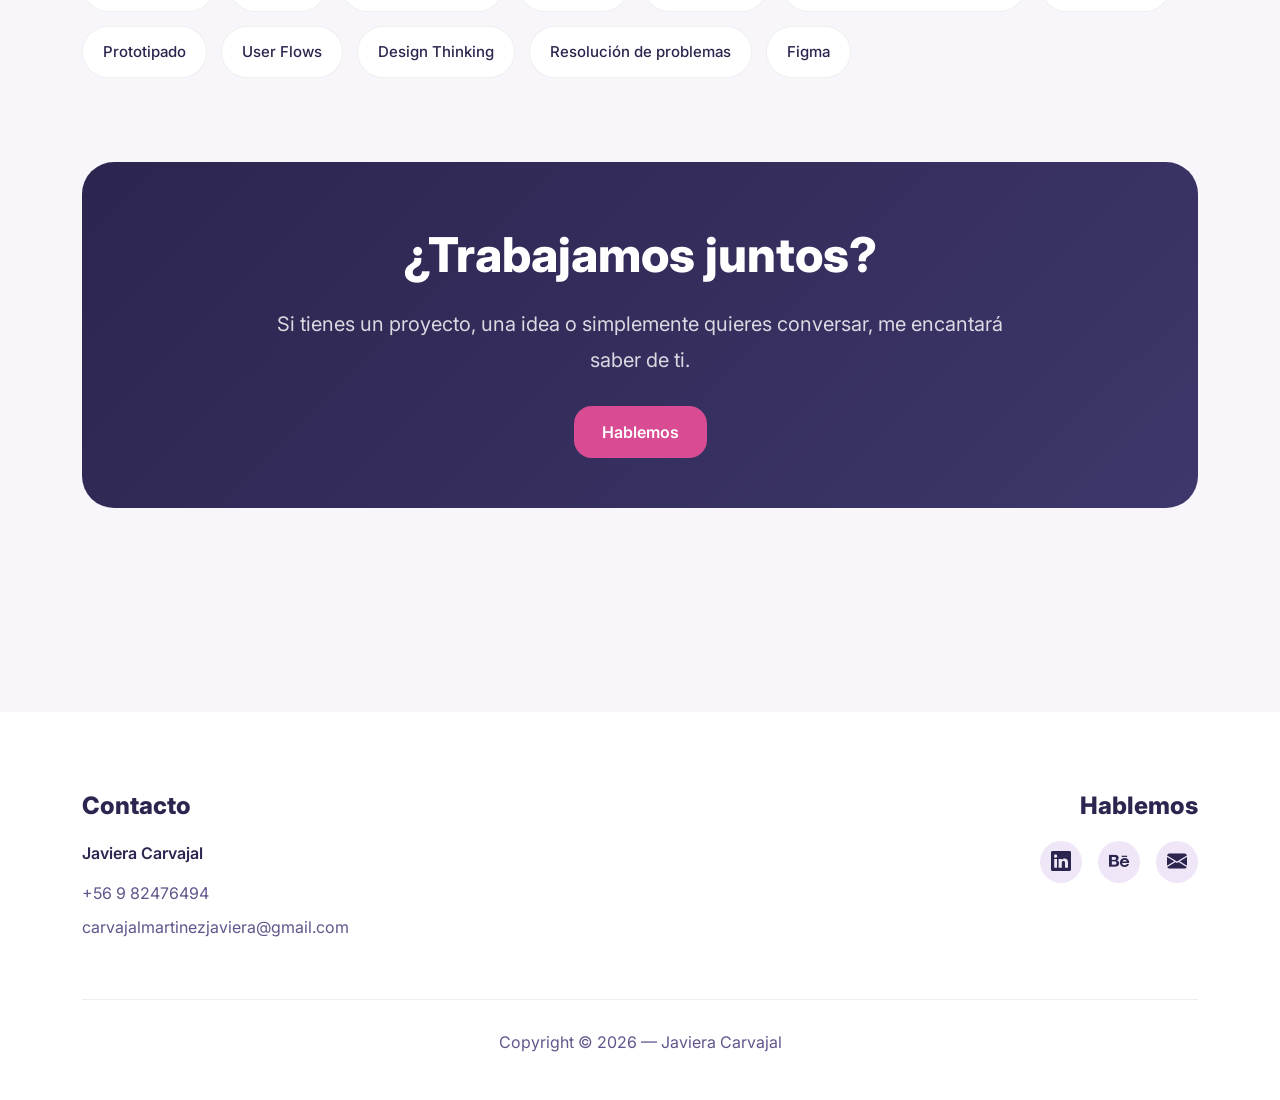
==== commit 7b42ed5c: "cambio de imagen (idea)" ====
--- a/sobremi.html
+++ b/sobremi.html
@@ -179,7 +179,7 @@
                     </div>
 
                     <div class="storyMedia">
-                        <img src="Assets/img/Idea.png" alt="Lifestyle">
+                        <img src="Assets/img/Idea2.png" alt="Lifestyle">
                     </div>
                 </div>
 
